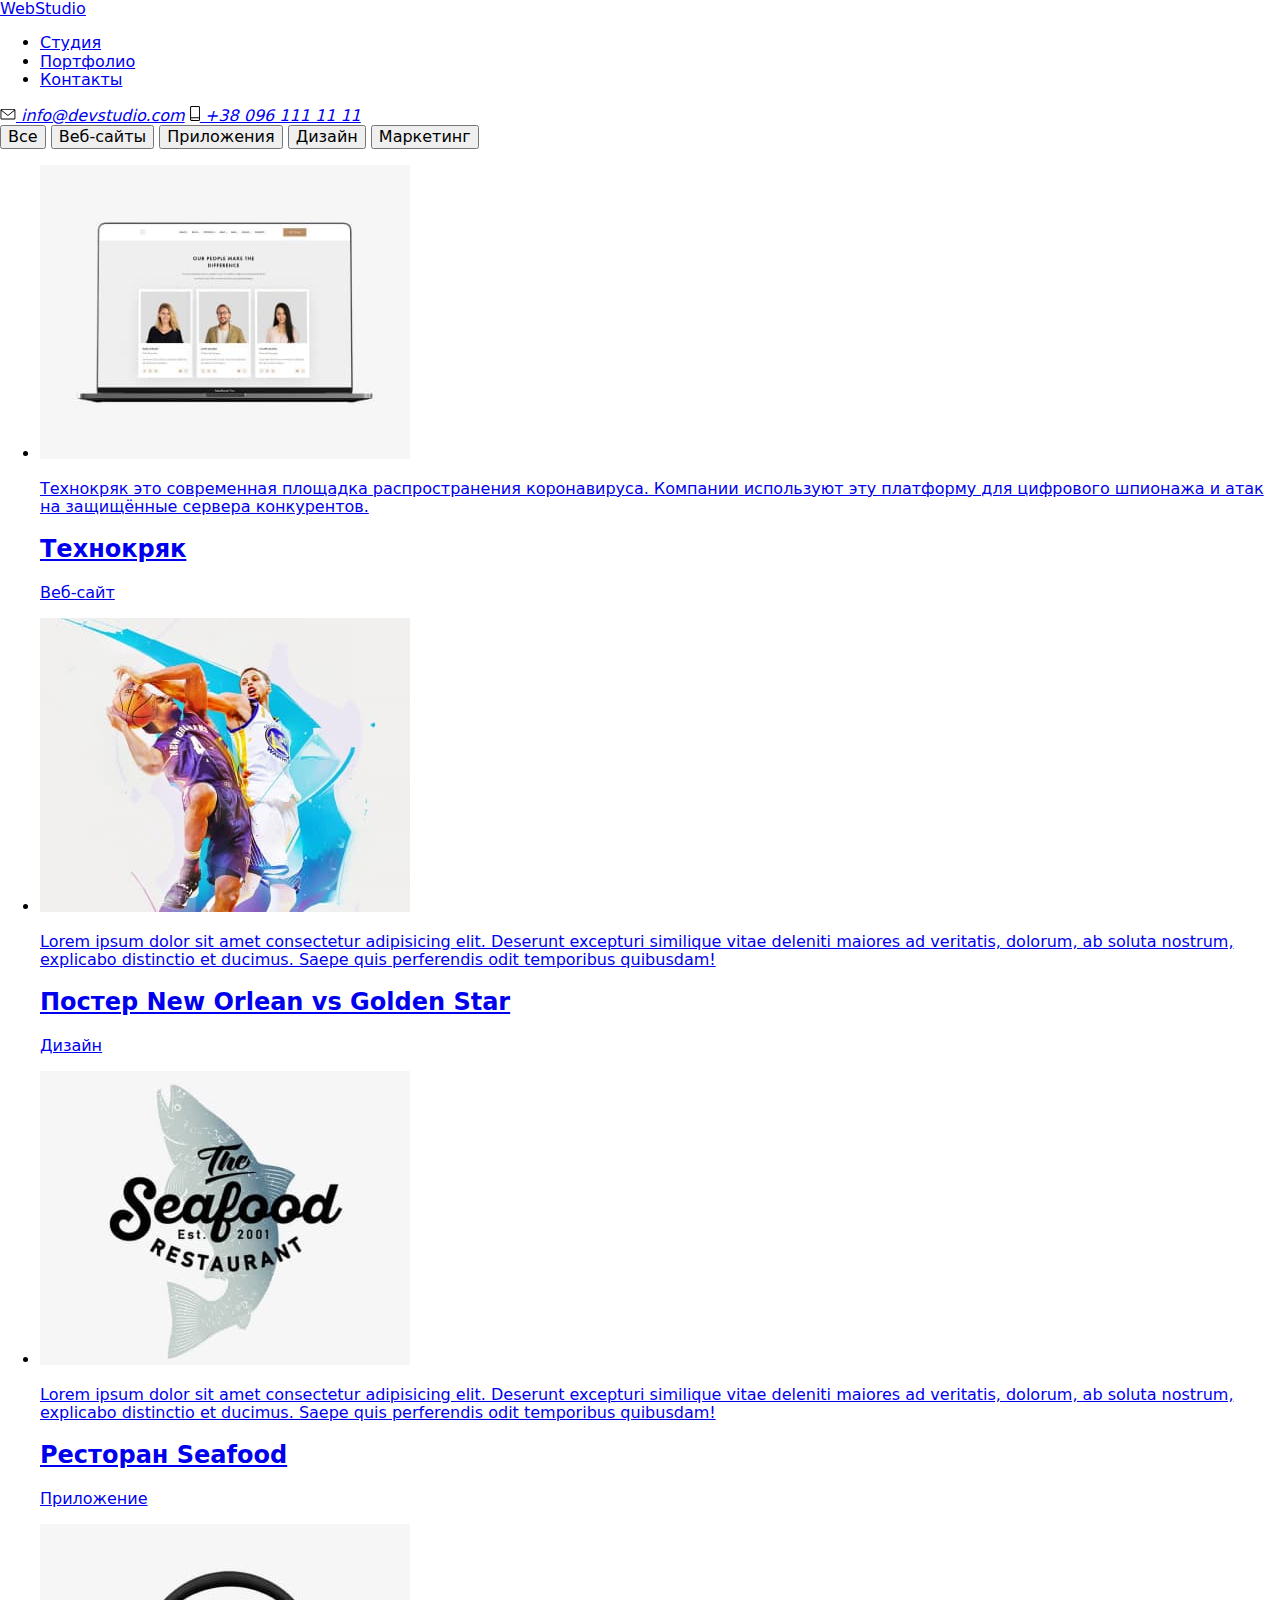
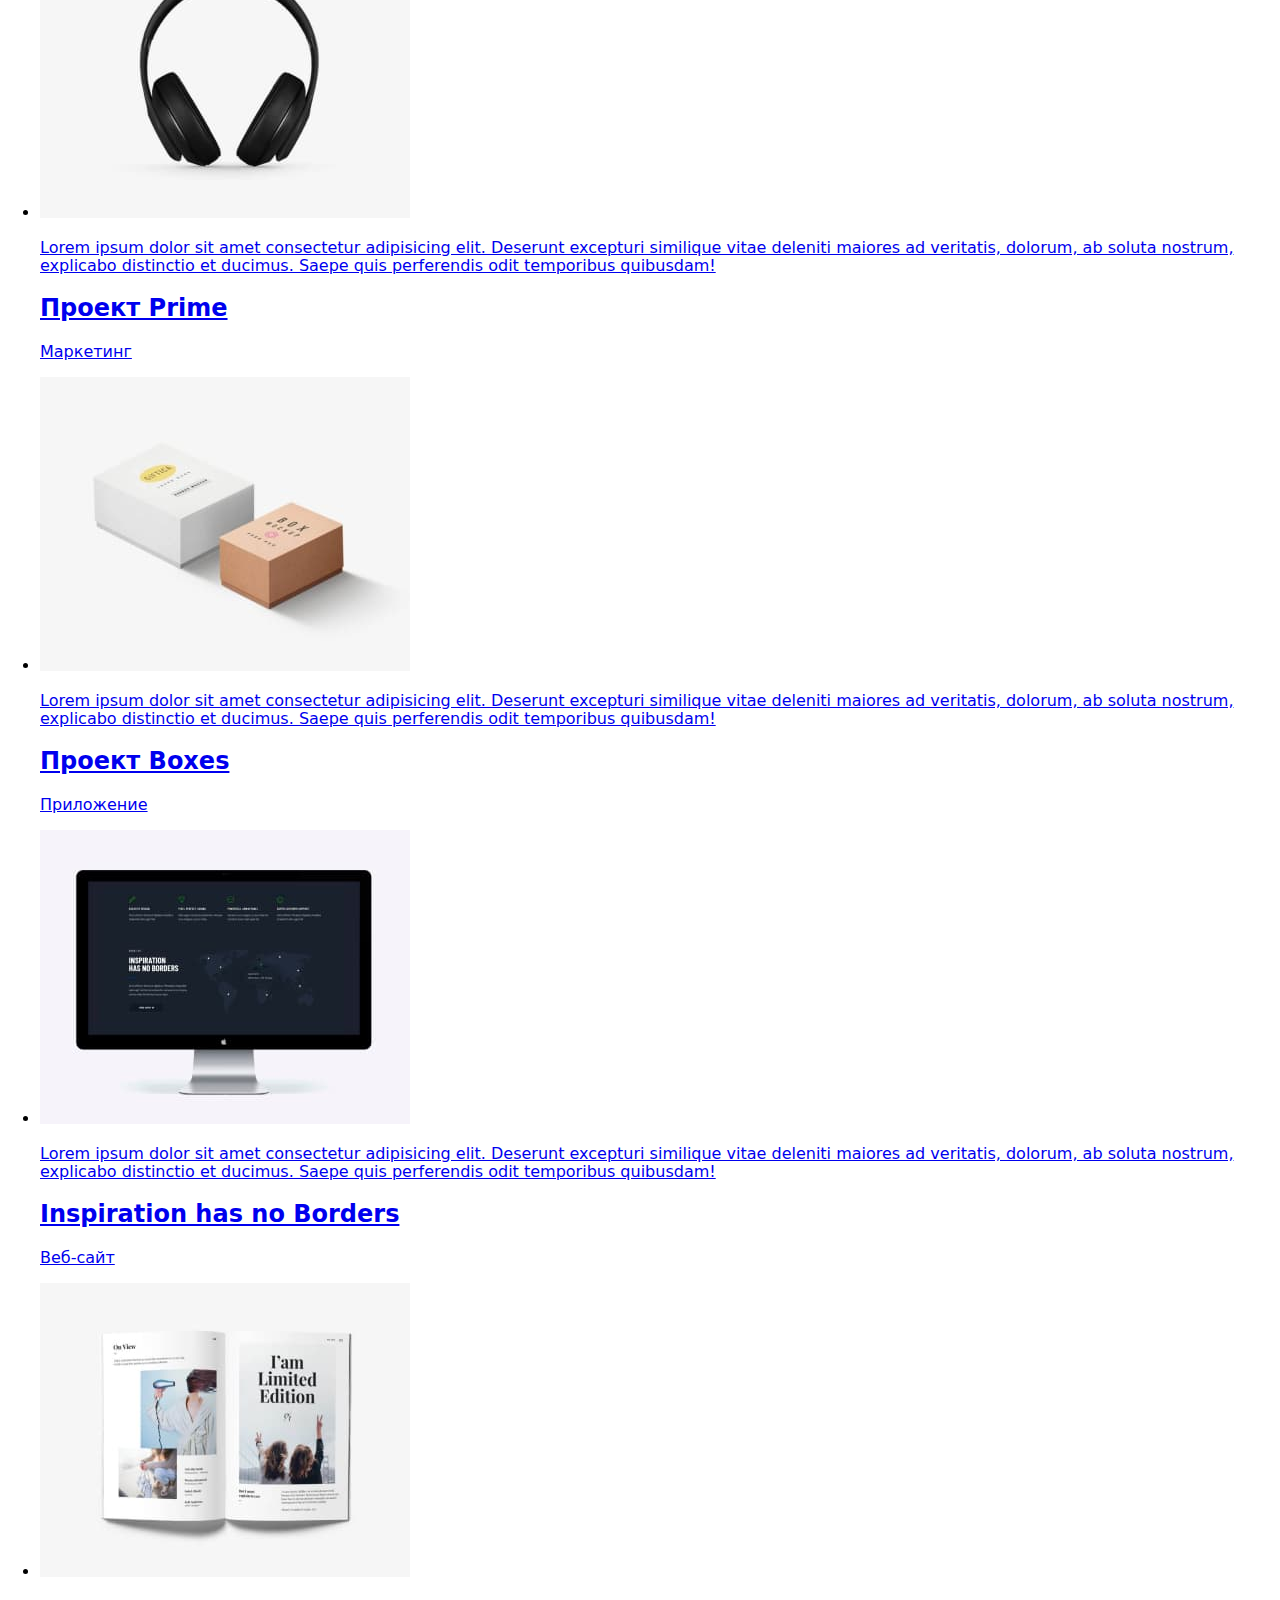
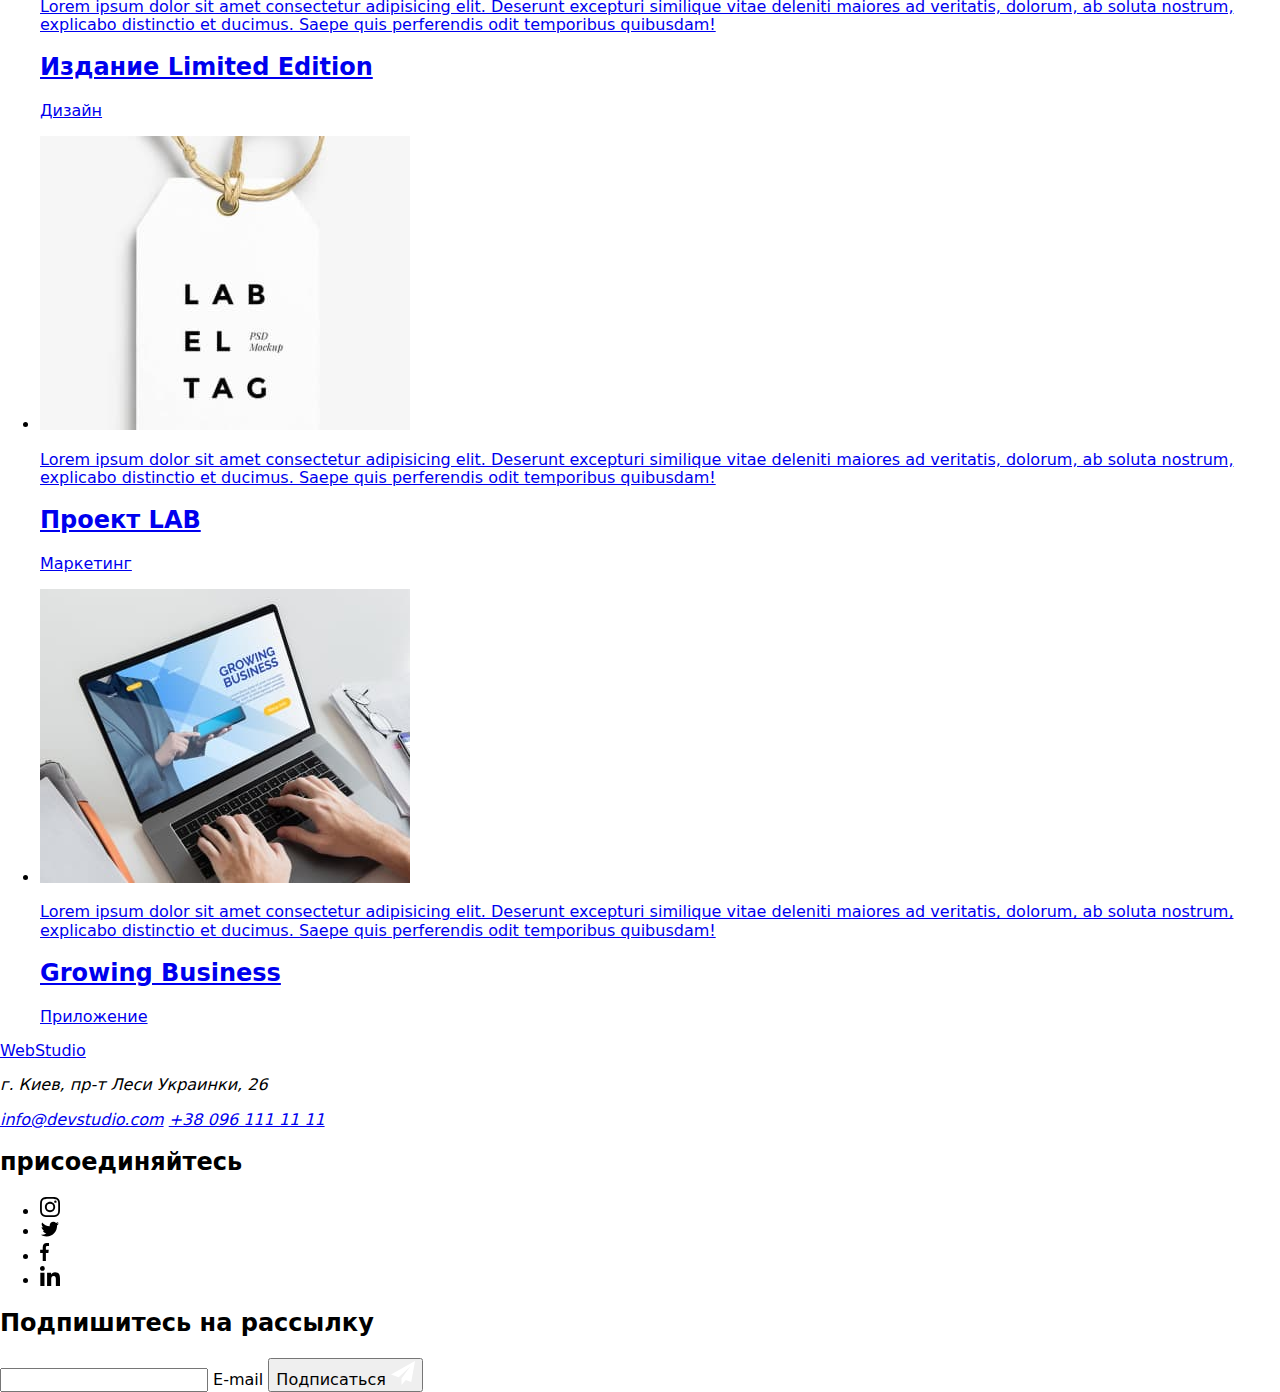
==== portfolio.html @ 7009fc32 "изначально" ====
<!DOCTYPE html>
<html lang="ru">
  <head>
    <meta charset="UTF-8" />
    <meta name="viewport" content="width=device-width, initial-scale=1.0" />
    <title>Домашка</title>
    <link
      href="https://fonts.googleapis.com/css2?family=Raleway:wght@700&family=Roboto:wght@400;500;700;900&display=swap"
      rel="stylesheet"
    />
    <link
      rel="stylesheet"
      href="https://cdnjs.cloudflare.com/ajax/libs/modern-normalize/0.6.0/modern-normalize.min.css"
    />
    <link rel="stylesheet" href="./css/styles.css" />
  </head>

  <body>
    <header class="header">
      <div class="container main-nav">
        <a href="./index.html" lang="en" class="logo"
          ><span>Web</span><span class="logo-studio">Studio</span></a
        >
        <nav>
          <ul class="saite-nav list">
            <li class="item">
              <a href="./index.html" class="link">Студия</a>
            </li>
            <li class="item">
              <a href="#" class="link current">Портфолио</a>
            </li>
            <li class="item"><a href="#" class="link">Контакты</a></li>
          </ul>
        </nav>
        <address class="address">
          <a href="mailto:info@devstudio.com" class="contact link">
            <svg class="nav-icon" width="16px" height="11.2px">
              <use href="./images/symbol-defs.svg#icon-envelope"></use>
            </svg>
            info@devstudio.com</a
          >
          <a href="tel:+380961111111" class="contact link">
            <svg class="nav-icon" width="10px" height="15px">
              <use href="./images/symbol-defs.svg#icon-smartphone"></use>
            </svg>

            +38 096 111 11 11</a
          >
        </address>
      </div>
    </header>

    <main>
      <section class="portfolio">
        <div class="container button-container">
          <button type="button" class="button">Все</button>
          <button type="button" class="button">Веб-сайты</button>
          <button type="button" class="button">Приложения</button>
          <button type="button" class="button">Дизайн</button>
          <button type="button" class="button">Маркетинг</button>
        </div>
        <div class="container">
          <ul class="list card">
            <li class="card-item">
              <a href="#" class="main-card"
                ><div class="product-card">
                  <img src="./images/tehnokryak.jpg" alt="Программа" />
                  <p class="description">
                    Технокряк это современная площадка распространения
                    коронавируса. Компании используют эту платформу для
                    цифрового шпионажа и атак на защищённые сервера конкурентов.
                  </p>
                </div>

                <div class="card-container">
                  <h2 class="title">Технокряк</h2>
                  <p class="category">Веб-сайт</p>
                </div>
              </a>
            </li>

            <li class="card-item">
              <a href="#" class="main-card"
                ><div class="product-card">
                  <img src="./images/new-orlean.jpg" alt="баскедбол" />
                  <p class="description">
                    Lorem ipsum dolor sit amet consectetur adipisicing elit.
                    Deserunt excepturi similique vitae deleniti maiores ad
                    veritatis, dolorum, ab soluta nostrum, explicabo distinctio
                    et ducimus. Saepe quis perferendis odit temporibus
                    quibusdam!
                  </p>
                </div>

                <div class="card-container">
                  <h2 class="title">Постер New Orlean vs Golden Star</h2>
                  <p class="category">Дизайн</p>
                </div>
              </a>
            </li>

            <li class="card-item">
              <a href="#" class="main-card"
                ><div class="product-card">
                  <img src="./images/seafood.jpg" alt="Логотип ресторана" />
                  <p class="description">
                    Lorem ipsum dolor sit amet consectetur adipisicing elit.
                    Deserunt excepturi similique vitae deleniti maiores ad
                    veritatis, dolorum, ab soluta nostrum, explicabo distinctio
                    et ducimus. Saepe quis perferendis odit temporibus
                    quibusdam!
                  </p>
                </div>
                <div class="card-container">
                  <h2 class="title">Ресторан Seafood</h2>
                  <p class="category">Приложение</p>
                </div>
              </a>
            </li>

            <li class="card-item">
              <a href="#" class="main-card"
                ><div class="product-card">
                  <img src="./images/prime.jpg" alt="Наушники" />
                  <p class="description">
                    Lorem ipsum dolor sit amet consectetur adipisicing elit.
                    Deserunt excepturi similique vitae deleniti maiores ad
                    veritatis, dolorum, ab soluta nostrum, explicabo distinctio
                    et ducimus. Saepe quis perferendis odit temporibus
                    quibusdam!
                  </p>
                </div>
                <div class="card-container">
                  <h2 class="title">Проект Prime</h2>
                  <p class="category">Маркетинг</p>
                </div>
              </a>
            </li>

            <li class="card-item">
              <a href="#" class="main-card"
                ><div class="product-card">
                  <img src="./images/boxes.jpg" alt="Коробки" />
                  <p class="description">
                    Lorem ipsum dolor sit amet consectetur adipisicing elit.
                    Deserunt excepturi similique vitae deleniti maiores ad
                    veritatis, dolorum, ab soluta nostrum, explicabo distinctio
                    et ducimus. Saepe quis perferendis odit temporibus
                    quibusdam!
                  </p>
                </div>
                <div class="card-container">
                  <h2 class="title">Проект Boxes</h2>
                  <p class="category">Приложение</p>
                </div>
              </a>
            </li>

            <li class="card-item">
              <a href="#" class="main-card"
                ><div class="product-card">
                  <img src="./images/inspiration.jpg" alt="Монитор" />
                  <p class="description">
                    Lorem ipsum dolor sit amet consectetur adipisicing elit.
                    Deserunt excepturi similique vitae deleniti maiores ad
                    veritatis, dolorum, ab soluta nostrum, explicabo distinctio
                    et ducimus. Saepe quis perferendis odit temporibus
                    quibusdam!
                  </p>
                </div>
                <div class="card-container">
                  <h2 class="title">Inspiration has no Borders</h2>
                  <p class="category">Веб-сайт</p>
                </div>
              </a>
            </li>

            <li class="card-item">
              <a href="#" class="main-card"
                ><div class="product-card">
                  <img src="./images/edition.jpg" alt="Журнал" />
                  <p class="description">
                    Lorem ipsum dolor sit amet consectetur adipisicing elit.
                    Deserunt excepturi similique vitae deleniti maiores ad
                    veritatis, dolorum, ab soluta nostrum, explicabo distinctio
                    et ducimus. Saepe quis perferendis odit temporibus
                    quibusdam!
                  </p>
                </div>
                <div class="card-container">
                  <h2 class="title">Издание Limited Edition</h2>
                  <p class="category">Дизайн</p>
                </div>
              </a>
            </li>

            <li class="card-item">
              <a href="#" class="main-card"
                ><div class="product-card">
                  <img src="./images/lab.jpg" alt="Брелок" />
                  <p class="description">
                    Lorem ipsum dolor sit amet consectetur adipisicing elit.
                    Deserunt excepturi similique vitae deleniti maiores ad
                    veritatis, dolorum, ab soluta nostrum, explicabo distinctio
                    et ducimus. Saepe quis perferendis odit temporibus
                    quibusdam!
                  </p>
                </div>
                <div class="card-container">
                  <h2 class="title">Проект LAB</h2>
                  <p class="category">Маркетинг</p>
                </div>
              </a>
            </li>

            <li class="card-item">
              <a href="#" class="main-card"
                ><div class="product-card">
                  <img src="./images/growing.jpg" alt="Ноутбук" />
                  <p class="description">
                    Lorem ipsum dolor sit amet consectetur adipisicing elit.
                    Deserunt excepturi similique vitae deleniti maiores ad
                    veritatis, dolorum, ab soluta nostrum, explicabo distinctio
                    et ducimus. Saepe quis perferendis odit temporibus
                    quibusdam!
                  </p>
                </div>
                <div class="card-container">
                  <h2 class="title">Growing Business</h2>
                  <p class="category">Приложение</p>
                </div>
              </a>
            </li>
          </ul>
        </div>
      </section>
    </main>

    <footer class="footer">
      <div class="container container-footer">
        <div class="address-logo">
          <a href="#" lang="en" class="logo"
            ><span>Web</span><span class="logo-footer">Studio</span></a
          >
          <address class="address-footer">
            <p>г. Киев, пр-т Леси Украинки, 26</p>
            <a href="mailto:info@devstudio.com" class="contact-footer"
              >info@devstudio.com</a
            >
            <a href="tel:+380961111111" class="contact-footer"
              >+38 096 111 11 11</a
            >
          </address>
        </div>

        <div>
          <h2 class="text-style">присоединяйтесь</h2>
          <ul class="list icon-footer">
            <li class="social-network">
              <a href="#" aria-label="Ссылка на Instagram" class="link">
                <svg width="20px" height="20px">
                  <use href="./images/symbol-defs.svg#icon-instagram"></use>
                </svg>
              </a>
            </li>
            <li class="social-network">
              <a href="#" aria-label="Ссылка на Twitter" class="link">
                <svg width="20px" height="16.2px">
                  <use href="./images/symbol-defs.svg#icon-twiter"></use>
                </svg>
              </a>
            </li>
            <li class="social-network">
              <a href="#" aria-label="Ссылка на Facebook" class="link">
                <svg width="10px" height="20px">
                  <use href="./images/symbol-defs.svg#icon-facebook"></use>
                </svg>
              </a>
            </li>
            <li class="social-network">
              <a href="#" aria-label="Ссылка на LinkedIn" class="link">
                <svg width="20px" height="20px">
                  <use href="./images/symbol-defs.svg#icon-linkedin"></use>
                </svg>
              </a>
            </li>
          </ul>
        </div>
        <div>
          <h2 class="text-style">Подпишитесь на рассылку</h2>
          <form class="footer-form">
            <label class="footer-field">
              <input
                class="footer-input"
                type="email"
                name="email"
                placeholder=" "
              />
              <span class="footer-label">E-mail</span>
            </label>
            <button type="button" class="button-footer">
              Подписаться
              <svg class="button-icon" width="24px" height="24px">
                <use href="./images/symbol-defs.svg#icon-send"></use>
              </svg>
            </button>
          </form>
        </div>
      </div>
    </footer>
  </body>
</html>
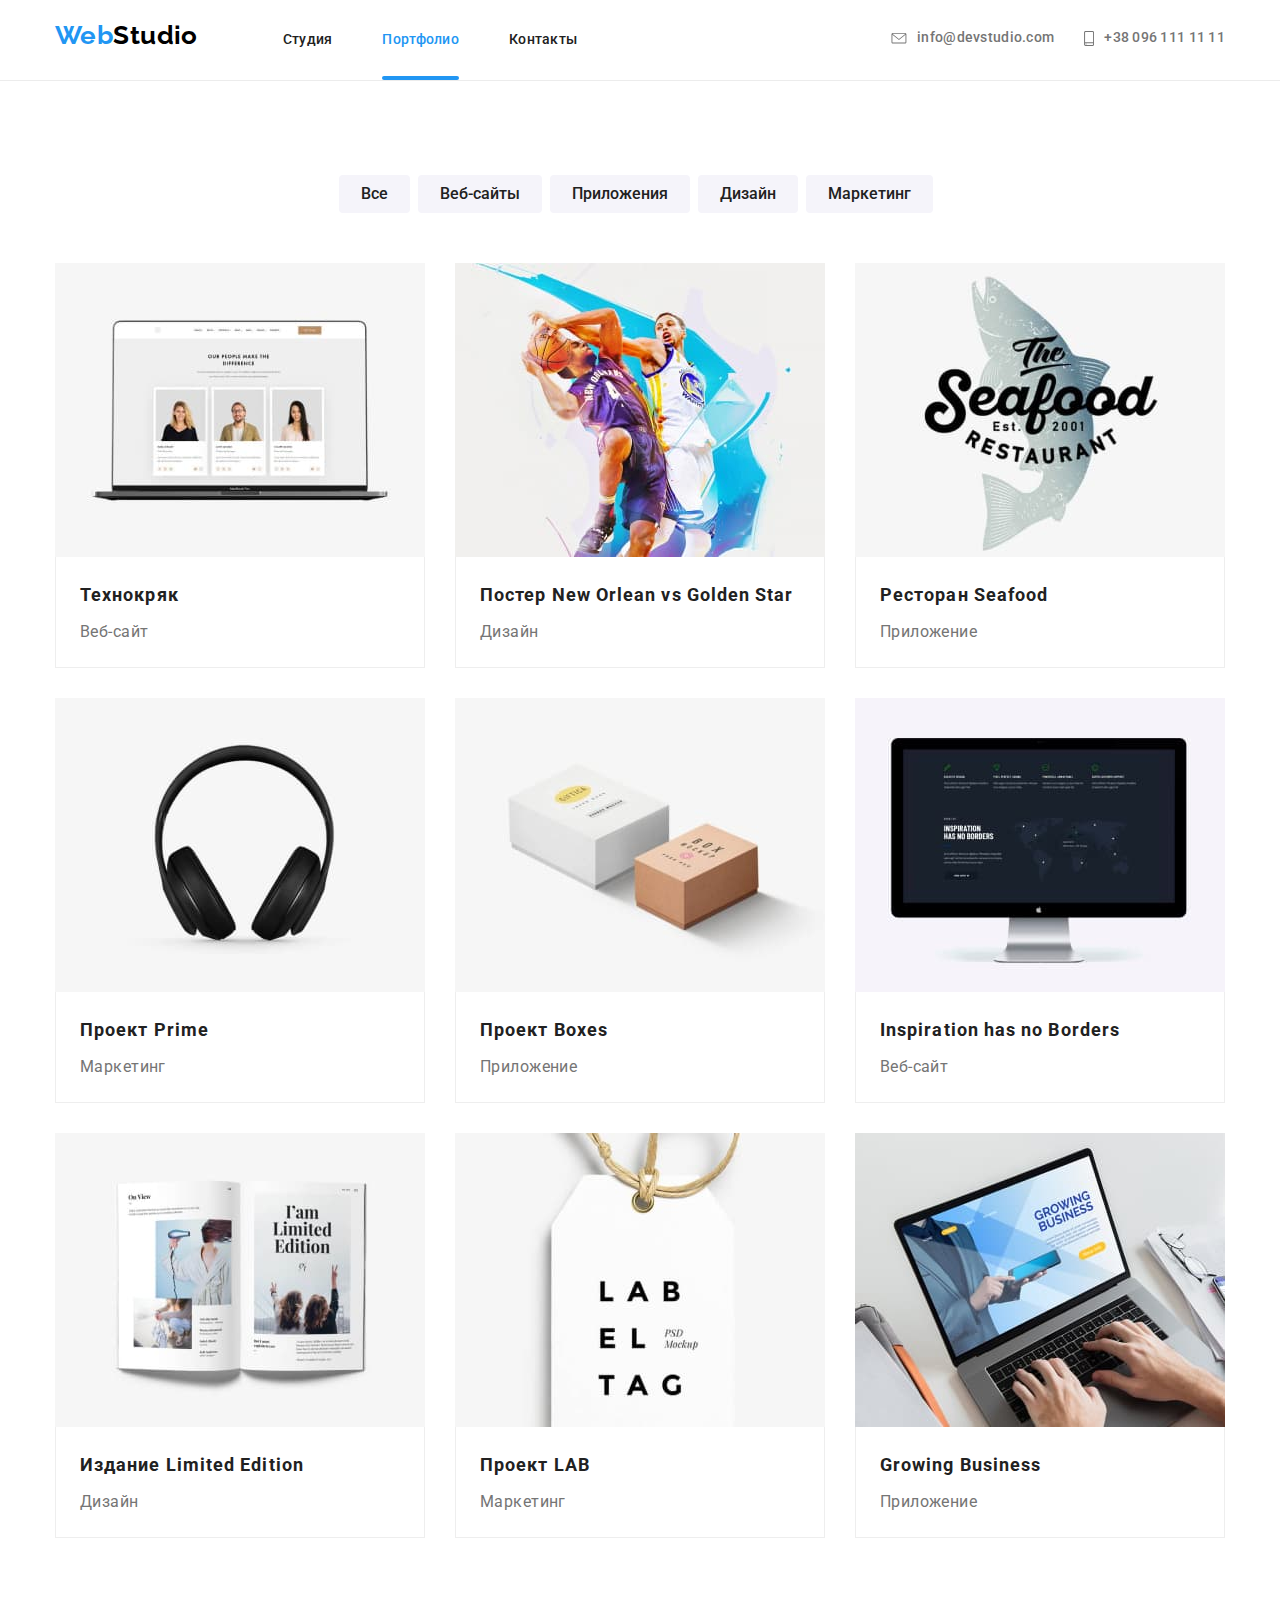
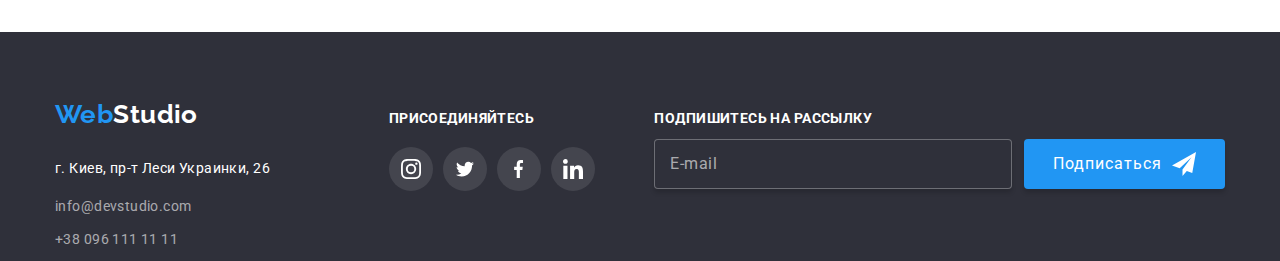
==== commit c3a5e7d3: "scss" ====
--- a/portfolio.html
+++ b/portfolio.html
@@ -12,7 +12,7 @@
       rel="stylesheet"
       href="https://cdnjs.cloudflare.com/ajax/libs/modern-normalize/0.6.0/modern-normalize.min.css"
     />
-    <link rel="stylesheet" href="./css/styles.css" />
+    <link rel="stylesheet" href="./css/main.min.css" />
   </head>
 
   <body>
--- a/css/main.min.css
+++ b/css/main.min.css
@@ -0,0 +1,2 @@
+.checkbox,.visually-hidden{position:absolute;width:1px;height:1px;margin:-1px;border:0;padding:0;clip:rect(0 0 0 0);overflow:hidden}body{margin:auto;max-width:1600px;color:#757575;outline:1px solid #e5e5e5;font-family:Roboto,sans-serif;font-size:14px;line-height:1.71;letter-spacing:0.03em}img{display:block}.container{margin-left:auto;margin-right:auto;width:1200px;padding-left:15px;padding-right:15px}.list{margin:0;padding:0;list-style:none}.title{color:#212121}.section-title{font-weight:700;font-size:36px;line-height:1.17;text-align:center}.text-style{font-weight:700;font-size:14px;line-height:1.14;text-transform:uppercase}.link{color:#212121;font-weight:500;font-size:14px;line-height:1.14;letter-spacing:0.02em;text-decoration:none;-webkit-transition:color 250ms cubic-bezier(0.4, 0, 0.2, 1);transition:color 250ms cubic-bezier(0.4, 0, 0.2, 1)}.link:hover,.link:focus{color:#2196f3}.header{border-bottom:1px solid #ececec;background-color:#fff}.main-nav{display:-webkit-box;display:-ms-flexbox;display:flex;-webkit-box-align:baseline;-ms-flex-align:baseline;align-items:baseline}.logo{color:#2196f3;font-family:Raleway, sans-serif;font-weight:700;font-size:26px;text-decoration:none}.logo-studio{color:#000}.logo-footer{color:#fff}.saite-nav{display:-webkit-box;display:-ms-flexbox;display:flex;margin-left:85px}.saite-nav .item+.item{margin-left:50px}.saite-nav .link{display:block;padding-top:32px;padding-bottom:32px}.nav-icon{margin-right:10px;fill:currentColor}.current{position:relative;display:block;color:#2196f3}.current::after{position:absolute;bottom:0px;display:block;content:'';height:4px;width:100%;background-color:#2196f3;border-radius:2px}.address{display:-webkit-box;display:-ms-flexbox;display:flex;margin-left:auto}.address .contact+.contact{margin-left:30px}.contact{display:-webkit-box;display:-ms-flexbox;display:flex;-webkit-box-align:center;-ms-flex-align:center;align-items:center;-webkit-box-pack:center;-ms-flex-pack:center;justify-content:center;color:#757575;font-style:normal;font-weight:500;font-size:14px;line-height:1.14;text-decoration:none;-webkit-transition:color 250ms cubic-bezier(0.4, 0, 0.2, 1);transition:color 250ms cubic-bezier(0.4, 0, 0.2, 1)}.hero{background-image:-webkit-gradient(linear, left top, right top, from(rgba(47,48,58,0.8)), to(rgba(47,48,58,0.8))),url("../images/header.jpg");background-image:linear-gradient(to right, rgba(47,48,58,0.8), rgba(47,48,58,0.8)),url("../images/header.jpg");background-color:#e5e5e5}.hero-container{display:-webkit-box;display:-ms-flexbox;display:flex;-webkit-box-align:center;-ms-flex-align:center;align-items:center;-webkit-box-pack:center;-ms-flex-pack:center;justify-content:center;-webkit-box-orient:vertical;-webkit-box-direction:normal;-ms-flex-direction:column;flex-direction:column;padding-top:200px;padding-bottom:200px;text-align:center}.hero-title{display:block;margin-top:0px;margin-bottom:30px;margin-left:auto;margin-right:auto;width:696px;color:#fff;font-weight:900;font-size:44px;line-height:1.36;letter-spacing:0.06em;text-transform:uppercase}.button-hero{display:inline-block;border-radius:4px;padding:10px 32px;min-width:200px;color:#fff;background-color:#2196f3;font-weight:700;font-size:16px;letter-spacing:0.06em;text-decoration:none}.button-hero:hover,.button-hero:focus{cursor:pointer}.backdrop{position:fixed;top:0;left:0;width:100%;height:100%;background-color:rgba(0,0,0,0.2);opacity:1;-webkit-transition:color 250ms cubic-bezier(0.4, 0, 0.2, 1);transition:color 250ms cubic-bezier(0.4, 0, 0.2, 1)}.backdrop.is-hidden{opacity:0;pointer-events:none}.backdrop.is-hidden .modal{-webkit-transform:translate(-50%, -50%) scale(0.9);transform:translate(-50%, -50%) scale(0.9)}.modal{position:absolute;top:50%;left:50%;-webkit-transform:translate(-50%, -50%) scale(1);transform:translate(-50%, -50%) scale(1);width:528px;height:581px;padding:40px;background-color:#ffffff;-webkit-box-shadow:0px 2px 1px rgba(0,0,0,0.2),0px 1px 1px rgba(0,0,0,0.14),0px 1px 3px rgba(0,0,0,0.12);box-shadow:0px 2px 1px rgba(0,0,0,0.2),0px 1px 1px rgba(0,0,0,0.14),0px 1px 3px rgba(0,0,0,0.12);-webkit-transition:color 250ms cubic-bezier(0.4, 0, 0.2, 1);transition:color 250ms cubic-bezier(0.4, 0, 0.2, 1)}.close-button{position:absolute;top:8px;right:8px;display:-webkit-box;display:-ms-flexbox;display:flex;-webkit-box-align:center;-ms-flex-align:center;align-items:center;-webkit-box-pack:center;-ms-flex-pack:center;justify-content:center;margin-bottom:11px;width:30px;height:30px;background-color:#ffffff;border-radius:50%;border-color:rgba(0,0,0,0.1)}.close-button:hover,.close-button:focus{fill:#2196f3;cursor:pointer}.form{width:100%}.form-title{margin-top:0px;margin-bottom:30px;font-size:20px;line-height:23px;text-align:center;letter-spacing:0.03em;color:#212121}.form-field{position:relative;display:block;margin-bottom:28px}.form-label{position:absolute;top:50%;left:42px;-webkit-transform:translateY(-50%);transform:translateY(-50%);line-height:1.14;letter-spacing:0.01em;-webkit-transition:color 250ms cubic-bezier(0.4, 0, 0.2, 1);transition:color 250ms cubic-bezier(0.4, 0, 0.2, 1)}.form-input{width:100%;margin:0;padding:11px;padding-left:42px;border:1px solid rgba(33,33,33,0.2);-webkit-box-sizing:border-box;box-sizing:border-box;border-radius:4px}.form-icon{position:absolute;top:50%;left:16px;-webkit-transform:translateY(-50%);transform:translateY(-50%);display:inline-block;width:18px;height:18px}.form-field:focus-within>.form-label,.form-input:not(:placeholder-shown)+.form-label{-webkit-transform:translateY(-40px) translateX(-26px);transform:translateY(-40px) translateX(-26px);color:#2196f3}.comment-field{position:relative;display:block;margin-bottom:20px}.comment-label{position:absolute;top:12px;left:16px;-webkit-transform:translateY(0%);transform:translateY(0%);-webkit-transition:color 250ms cubic-bezier(0.4, 0, 0.2, 1);transition:color 250ms cubic-bezier(0.4, 0, 0.2, 1);line-height:1.14;letter-spacing:0.01em}.comment-field:focus-within>.comment-label,.form-comment:not(:placeholder-shown)+.comment-label{-webkit-transform:translateY(-30px);transform:translateY(-30px);color:#2196f3}.form-comment{margin-bottom:0px;height:120px;width:100%;padding:12px 16px;resize:none;border:1px solid rgba(33,33,33,0.2);-webkit-box-sizing:border-box;box-sizing:border-box;border-radius:4px}.checkbox-icon{display:inline-block;margin-right:8px;border:1px solid #212121;-webkit-transition:color 250ms cubic-bezier(0.4, 0, 0.2, 1);transition:color 250ms cubic-bezier(0.4, 0, 0.2, 1)}.checkbox:checked+.checkbox-icon{border-color:transparent;background-color:#2196f3;background-size:contain;background-origin:border-box}.contract{color:#2196f3}.button-submit{display:block;margin-top:30px;margin-right:auto;margin-left:auto;padding:10px 56px;width:200px;height:50px;border-radius:4px;border:none;-webkit-box-shadow:0px 4px 4px rgba(0,0,0,0.15);box-shadow:0px 4px 4px rgba(0,0,0,0.15);color:#fff;background-color:#2196f3;font-size:16px;line-height:1.88;letter-spacing:0.06em}.button-submit:hover,.button-submit:focus{background-color:#188ce8;cursor:pointer}.task-section{padding-top:94px;padding-bottom:94px}.task{display:-webkit-box;display:-ms-flexbox;display:flex;-ms-flex-wrap:wrap;flex-wrap:wrap}.task-item{width:calc((100% - 90px) / 4);margin-right:30px}.task-item:nth-child(4n){margin-right:0px}.task-icon{margin-top:0px;margin-bottom:30px;padding:25px 100px;background-color:#f5f4fa;border-radius:4px}.task .title{margin-top:0px;margin-bottom:10px}.task-description{margin-top:0px;margin-bottom:0px}.trend{padding-bottom:94px}.trend .title{margin-top:0px;margin-bottom:50px}.trend-container{display:-webkit-box;display:-ms-flexbox;display:flex}.trend-item{position:relative;width:calc((100% - 60px) / 3);margin-right:30px}.trend-item:nth-child(3n){margin-right:0px}.trend .caption{position:absolute;bottom:0px;display:block;margin-top:0px;margin-bottom:0px;padding-top:27px;padding-bottom:27px;width:100%;color:#fff;background-color:rgba(47,48,58,0.8);text-align:center}.team{padding-top:94px;padding-bottom:94px;background-color:#f5f4fa}.team .section-title{margin:0;margin-bottom:50px}.team-container{display:-webkit-box;display:-ms-flexbox;display:flex}.expert{display:block;width:calc((100% - 60px) / 4);margin-right:30px;padding-bottom:24px;background-color:#fff;-webkit-box-shadow:0px 2px 1px rgba(0,0,0,0.2),0px 1px 1px rgba(0,0,0,0.14),0px 1px 3px rgba(0,0,0,0.12);box-shadow:0px 2px 1px rgba(0,0,0,0.2),0px 1px 1px rgba(0,0,0,0.14),0px 1px 3px rgba(0,0,0,0.12)}.expert:nth-child(4n){margin-right:0px}.name{margin-top:30px;margin-bottom:10px;font-weight:500;font-size:16px;line-height:1.19;text-align:center}.position{margin-top:0px;margin-bottom:16px;font-size:16px;line-height:1.19;text-align:center}.team-icon{display:-webkit-box;display:-ms-flexbox;display:flex;-ms-flex-wrap:wrap;flex-wrap:wrap;-webkit-box-pack:center;-ms-flex-pack:center;justify-content:center}.team-item .link{display:-webkit-box;display:-ms-flexbox;display:flex;-webkit-box-align:center;-ms-flex-align:center;align-items:center;-webkit-box-pack:center;-ms-flex-pack:center;justify-content:center;margin-right:10px;width:44px;height:44px;border-radius:50%;fill:#afb1b8;-webkit-transition:background-color 250ms cubic-bezier(0.4, 0, 0.2, 1);transition:background-color 250ms cubic-bezier(0.4, 0, 0.2, 1);-webkit-transition:fill 250ms cubic-bezier(0.4, 0, 0.2, 1);transition:fill 250ms cubic-bezier(0.4, 0, 0.2, 1)}.team-item .link:hover,.team-item .link:focus{fill:#ffffff;background-color:#2196f3}.partners{padding-top:94px;padding-bottom:94px}.partners .section-title{margin-top:0px;margin-bottom:50px}.partners-container{display:-webkit-box;display:-ms-flexbox;display:flex;-ms-flex-wrap:wrap;flex-wrap:wrap}.icon{display:-webkit-box;display:-ms-flexbox;display:flex;min-height:90px;border:1px solid #afb1b8;border-radius:4px;fill:#afb1b8;-webkit-transition:border 250ms cubic-bezier(0.4, 0, 0.2, 1);transition:border 250ms cubic-bezier(0.4, 0, 0.2, 1);-webkit-transition:fill 250ms cubic-bezier(0.4, 0, 0.2, 1);transition:fill 250ms cubic-bezier(0.4, 0, 0.2, 1)}.icon-logo{-webkit-box-orient:vertical;-webkit-box-direction:normal;-ms-flex-direction:column;flex-direction:column;-webkit-box-pack:center;-ms-flex-pack:center;justify-content:center;margin:auto}.icon:hover,.icon:focus{fill:#2196f3;border:1px solid #2196f3}.partners-item{width:calc((100% - 150px) / 6);margin-right:30px}.partners-item:nth-child(6n){margin-right:0px}.footer{color:#fff;background-color:#2f303a}.container-footer{display:-webkit-box;display:-ms-flexbox;display:flex;padding-top:60px;-webkit-box-align:baseline;-ms-flex-align:baseline;align-items:baseline;-webkit-box-pack:justify;-ms-flex-pack:justify;justify-content:space-between}.footer .logo{display:block;margin-bottom:20px}.address-logo{margin-right:69px}.address-footer{display:block;margin-bottom:9px;font-style:normal}.contact-footer{display:block;margin-bottom:9px;text-decoration:none;color:rgba(255,255,255,0.6)}.icon-footer{display:-webkit-box;display:-ms-flexbox;display:flex;margin-top:20px}.social-network .link{display:-webkit-box;display:-ms-flexbox;display:flex;-webkit-box-align:center;-ms-flex-align:center;align-items:center;-webkit-box-pack:center;-ms-flex-pack:center;justify-content:center;margin-right:10px;width:44px;height:44px;border-radius:50%;background:rgba(255,255,255,0.1);fill:#ffffff;-webkit-transition:background-color 250ms cubic-bezier(0.4, 0, 0.2, 1);transition:background-color 250ms cubic-bezier(0.4, 0, 0.2, 1)}.social-network .link:hover,.social-network .link:focus{background-color:#2196f3}.footer-form{display:-webkit-box;display:-ms-flexbox;display:flex}.footer-field{position:relative;background-color:#2f303a}.footer-input{height:50px;width:358px;background-color:#2f303a;border:1px solid rgba(255,255,255,0.3);-webkit-box-sizing:border-box;box-sizing:border-box;-webkit-box-shadow:0px 4px 4px rgba(0,0,0,0.15);box-shadow:0px 4px 4px rgba(0,0,0,0.15);border-radius:4px}.footer-label{position:absolute;top:50%;left:16px;-webkit-transform:translateY(-50%);transform:translateY(-50%);font-size:16px;line-height:1.25;letter-spacing:0.03em;-webkit-transition:-webkit-transform 250ms cubic-bezier(0.4, 0, 0.2, 1);transition:-webkit-transform 250ms cubic-bezier(0.4, 0, 0.2, 1);transition:transform 250ms cubic-bezier(0.4, 0, 0.2, 1);transition:transform 250ms cubic-bezier(0.4, 0, 0.2, 1), -webkit-transform 250ms cubic-bezier(0.4, 0, 0.2, 1);color:rgba(255,255,255,0.6)}.footer-field:focus-within>.footer-label,.footer-input:not(:placeholder-shown)+.footer-label{-webkit-transform:translateY(-50%) translateX(-65px);transform:translateY(-50%) translateX(-65px)}.button-footer{display:-webkit-box;display:-ms-flexbox;display:flex;-webkit-box-align:center;-ms-flex-align:center;align-items:center;-webkit-box-pack:center;-ms-flex-pack:center;justify-content:center;margin-left:12px;padding:10px 29px;min-width:200px;font-size:16px;line-height:1.88;letter-spacing:0.06em;color:#fff;background-color:#2196f3;text-decoration:none;-webkit-box-shadow:0px 4px 4px rgba(0,0,0,0.15);box-shadow:0px 4px 4px rgba(0,0,0,0.15);border-radius:4px;border:none}.button-icon{margin-left:10px}.portfolio{padding-top:94px;padding-bottom:94px}.portfolio a{text-decoration:none}.button{margin-right:8px;padding:6px 22px;color:#212121;background-color:#f5f4fa;border:none;border-radius:4px;font-family:inherit;font-style:normal;font-weight:500;font-size:16px;line-height:1.63;-webkit-transition:background-color 250ms cubic-bezier(0.4, 0, 0.2, 1);transition:background-color 250ms cubic-bezier(0.4, 0, 0.2, 1);-webkit-transition:color 250ms cubic-bezier(0.4, 0, 0.2, 1);transition:color 250ms cubic-bezier(0.4, 0, 0.2, 1)}.button:hover,.button:focus{color:#fff;background-color:#2196f3}.button-container{display:-webkit-box;display:-ms-flexbox;display:flex;-webkit-box-pack:center;-ms-flex-pack:center;justify-content:center;margin-bottom:50px}.card{display:-webkit-box;display:-ms-flexbox;display:flex;-ms-flex-wrap:wrap;flex-wrap:wrap}.card-item{width:calc((100% - 60px) / 3);margin-right:30px;margin-bottom:30px}.card-item:nth-child(3n){margin-right:0px}.card-item:nth-last-child(-n+3){margin-bottom:0}.main-card{display:block}.main-card:hover,.main-card:focus{-webkit-box-shadow:1px 4px 6px rgba(0,0,0,0.16),0px 4px 4px rgba(0,0,0,0.06),0px 1px 1px rgba(0,0,0,0.12);box-shadow:1px 4px 6px rgba(0,0,0,0.16),0px 4px 4px rgba(0,0,0,0.06),0px 1px 1px rgba(0,0,0,0.12)}.card-container{border-bottom:1px solid #eeeeee;border-left:1px solid #eeeeee;border-right:1px solid #eeeeee}.portfolio .title{margin-top:0px;margin-bottom:4px;padding-top:20px;padding-left:24px;padding-right:24px;font-weight:700;font-size:18px;line-height:2;letter-spacing:0.06em}.product-card{position:relative;overflow:hidden}.description{position:absolute;top:0px;display:-webkit-box;display:-ms-flexbox;display:flex;margin:0px;padding-left:24px;padding-right:24px;-webkit-box-align:center;-ms-flex-align:center;align-items:center;width:100%;height:100%;color:#fff;background-color:rgba(33,150,243,0.9);font-size:18px;-webkit-transform:translateY(100%);transform:translateY(100%);-webkit-transition:-webkit-transform 250ms cubic-bezier(0.4, 0, 0.2, 1);transition:-webkit-transform 250ms cubic-bezier(0.4, 0, 0.2, 1);transition:transform 250ms cubic-bezier(0.4, 0, 0.2, 1);transition:transform 250ms cubic-bezier(0.4, 0, 0.2, 1), -webkit-transform 250ms cubic-bezier(0.4, 0, 0.2, 1)}.main-card:hover .description,.main-card:focus .description{-webkit-transform:translateY(0%);transform:translateY(0%)}.category{margin-top:0px;margin-bottom:20px;padding-left:24px;padding-right:24px;color:#757575;font-size:16px;line-height:1.88}
+/*# sourceMappingURL=main.min.css.map */